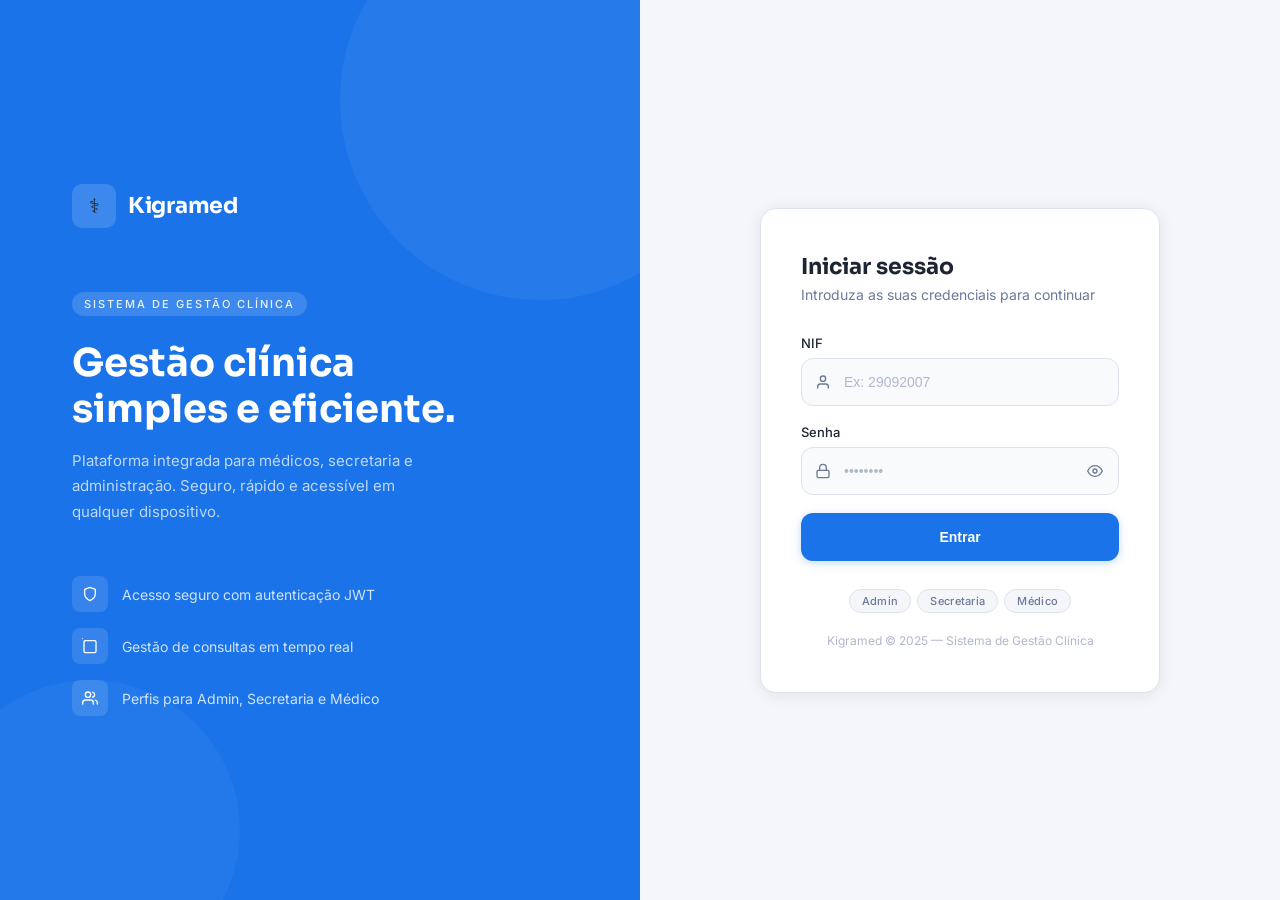
==== src/Frontend/Front-Interno/index.html @ 1102d8b0 "Frontend Interno" ====
<!DOCTYPE html>
<html lang="pt">
<head>
  <meta charset="UTF-8"/>
  <meta name="viewport" content="width=device-width, initial-scale=1.0"/>
  <title>Kigramed — Login</title>
  <link href="https://fonts.googleapis.com/css2?family=Inter:wght@300;400;500;600&family=Sora:wght@600;700&display=swap" rel="stylesheet"/>
  <style>
    *, *::before, *::after { box-sizing: border-box; margin: 0; padding: 0; }
    :root { --primary:#1a73e8;--primary-h:#1558b0;--bg:#f4f6f9;--white:#ffffff;--border:#dde3ed;--text:#1e2532;--muted:#6b7a99;--danger:#d93025;--success:#1e8e3e;--radius:12px;--shadow:0 2px 16px rgba(0,0,0,0.08); }
    html, body { height: 100%; font-family: 'Inter', sans-serif; background: var(--bg); color: var(--text); }
    .page { min-height: 100vh; display: grid; grid-template-columns: 1fr 1fr; }
    .left { background: var(--primary); display:flex; flex-direction:column; justify-content:center; align-items:flex-start; padding:64px 72px; position:relative; overflow:hidden; }
    .left::before, .left::after { content:''; position:absolute; border-radius:50%; background:rgba(255,255,255,0.05); }
    .left::before { top:-100px; right:-100px; width:400px; height:400px; }
    .left::after { bottom:-80px; left:-60px; width:300px; height:300px; background:rgba(255,255,255,0.04); }
    .logo { display:flex; align-items:center; gap:12px; margin-bottom:64px; position:relative; z-index:1; }
    .logo-icon { width:44px;height:44px;background:rgba(255,255,255,0.15);border-radius:10px;display:flex;align-items:center;justify-content:center;font-size:20px; }
    .logo-name { font-family:'Sora',sans-serif;font-size:22px;font-weight:700;color:#fff;letter-spacing:-0.3px; }
    .hero { position:relative; z-index:1; }
    .hero-tag { display:inline-block;background:rgba(255,255,255,0.15);color:rgba(255,255,255,0.9);font-size:11px;font-weight:500;letter-spacing:2px;text-transform:uppercase;padding:5px 12px;border-radius:20px;margin-bottom:24px; }
    .hero-title { font-family:'Sora',sans-serif;font-size:clamp(26px,3vw,40px);font-weight:700;color:#fff;line-height:1.2;margin-bottom:16px; }
    .hero-desc { font-size:15px;color:rgba(255,255,255,0.72);line-height:1.7;max-width:380px;margin-bottom:52px; }
    .features { display:flex; flex-direction:column; gap:16px; }
    .feature { display:flex; align-items:center; gap:14px; }
    .feature-dot { width:36px; height:36px; flex-shrink:0; background:rgba(255,255,255,0.12); border-radius:8px; display:flex; align-items:center; justify-content:center; }
    .feature-dot svg { width:16px; height:16px; stroke:#fff; fill:none; stroke-width:2; stroke-linecap:round; stroke-linejoin:round; }
    .feature-text { font-size:14px; color:rgba(255,255,255,0.8); }
    .right { display:flex; align-items:center; justify-content:center; padding:48px 40px; background:var(--bg); }
    .card { width:100%; max-width:400px; background:var(--white); border:1px solid var(--border); border-radius:16px; padding:44px 40px; box-shadow:var(--shadow); }
    .card-header { margin-bottom:32px; }
    .card-title { font-family:'Sora',sans-serif;font-size:22px;font-weight:700;color:var(--text); margin-bottom:6px; }
    .card-sub { font-size:14px; color:var(--muted); }
    .field { margin-bottom:18px; }
    .field label { display:block; font-size:13px; font-weight:500; color:var(--text); margin-bottom:7px; }
    .input-wrap { position:relative; }
    .input-wrap svg.field-icon { position:absolute; left:14px; top:50%; transform:translateY(-50%); width:16px; height:16px; stroke:var(--muted); fill:none; stroke-width:2; stroke-linecap:round; stroke-linejoin:round; pointer-events:none; transition:stroke .2s; }
    .input-wrap input { width:100%; height:48px; border:1.5px solid var(--border); border-radius:var(--radius); background:#f9fafb; padding:0 14px 0 42px; font-size:14px; color:var(--text); outline:none; transition:border-color .2s, background .2s, box-shadow .2s; }
    .input-wrap input::placeholder { color:#b0b8cc; }
    .input-wrap input:focus { border-color:var(--primary); background:#fff; box-shadow:0 0 0 3px rgba(26,115,232,0.1); }
    .input-wrap:focus-within svg.field-icon { stroke:var(--primary); }
    .eye-btn { position:absolute; right:12px; top:50%; transform:translateY(-50%); background:none; border:none; cursor:pointer; padding:4px; color:var(--muted); transition:color .2s; line-height:0; }
    .eye-btn:hover { color:var(--text); }
    .eye-btn svg { width:16px; height:16px; stroke:currentColor; fill:none; stroke-width:2; stroke-linecap:round; stroke-linejoin:round; }
    .error-msg { font-size:12px; color:var(--danger); margin-top:5px; display:none; align-items:center; gap:4px; }
    .field.has-error .input-wrap input { border-color:var(--danger); background:#fff5f5; }
    .field.has-error .error-msg { display:flex; }
    .btn-login { width:100%; height:48px; margin-top:8px; background:var(--primary); border:none; border-radius:var(--radius); font-size:14px; font-weight:600; color:#fff; cursor:pointer; transition:background .2s, box-shadow .2s, transform .1s; display:flex; align-items:center; justify-content:center; gap:8px; box-shadow:0 2px 8px rgba(26,115,232,0.25); }
    .btn-login:hover { background:var(--primary-h); box-shadow:0 4px 14px rgba(26,115,232,0.35); }
    .btn-login:active { transform:scale(0.99); }
    .btn-login:disabled { opacity:.65; cursor:not-allowed; transform:none; }
    .spinner { width:16px; height:16px; border:2px solid rgba(255,255,255,0.35); border-top-color:#fff; border-radius:50%; animation:spin .65s linear infinite; display:none; }
    @keyframes spin { to { transform:rotate(360deg); } }
    .btn-login.loading .spinner { display:block; }
    .btn-login.loading .btn-text { display:none; }
    .roles-row { display:flex; gap:6px; justify-content:center; margin-top:28px; flex-wrap:wrap; }
    .role-pill { font-size:11px; font-weight:500; letter-spacing:.3px; padding:4px 12px; border-radius:20px; border:1px solid var(--border); color:var(--muted); background:#f4f6f9; }
    .footer-note { text-align:center; margin-top:20px; font-size:12px; color:#b0b8cc; }
    .toast { position:fixed; bottom:24px; right:24px; z-index:999; padding:12px 18px; border-radius:10px; font-size:13px; font-weight:500; border:1px solid; transform:translateY(80px); opacity:0; transition:transform .3s ease, opacity .3s ease; display:flex; align-items:center; gap:10px; min-width:240px; max-width:320px; box-shadow:0 4px 16px rgba(0,0,0,0.1); }
    .toast.show { transform:translateY(0); opacity:1; }
    .toast.success { background:#f0fdf4; border-color:#bbf7d0; color:var(--success); }
    .toast.error { background:#fef2f2; border-color:#fecaca; color:var(--danger); }
    .toast svg { width:16px; height:16px; stroke:currentColor; fill:none; stroke-width:2.5; stroke-linecap:round; stroke-linejoin:round; flex-shrink:0; }
    @media (max-width:768px) { .page { grid-template-columns:1fr; } .left { padding:36px 24px 40px; align-items:center; text-align:center; } .logo { margin-bottom:28px; } .hero-desc { max-width:100%; } .features { display:none; } .hero-title { font-size:24px; } .hero-desc { margin-bottom:0; } .right { padding:28px 16px 48px; } .card { padding:32px 24px; } }
    @media (max-width:400px) { .card { padding:28px 16px; } }
  </style>
</head>
<body>
<div class="page">
  <div class="left">
    <div class="logo"><div class="logo-icon">⚕</div><div class="logo-name">Kigramed</div></div>
    <div class="hero">
      <span class="hero-tag">Sistema de Gestão Clínica</span>
      <h1 class="hero-title">Gestão clínica<br/>simples e eficiente.</h1>
      <p class="hero-desc">Plataforma integrada para médicos, secretaria e administração. Seguro, rápido e acessível em qualquer dispositivo.</p>
      <div class="features">
        <div class="feature"><div class="feature-dot"><svg viewBox="0 0 24 24"><path d="M12 22s8-4 8-10V5l-8-3-8 3v7c0 6 8 10 8 10z"/></svg></div><span class="feature-text">Acesso seguro com autenticação JWT</span></div>
        <div class="feature"><div class="feature-dot"><svg viewBox="0 0 24 24"><rect x="3" y="4" width="18" height="18" rx="2"/><line x="16" y="2" x="16" y="6"/><line x="8" y="2" x="8" y="6"/><line x="3" y="10" x="21" y="10"/></svg></div><span class="feature-text">Gestão de consultas em tempo real</span></div>
        <div class="feature"><div class="feature-dot"><svg viewBox="0 0 24 24"><path d="M17 21v-2a4 4 0 0 0-4-4H5a4 4 0 0 0-4 4v2"/><circle cx="9" cy="7" r="4"/><path d="M23 21v-2a4 4 0 0 0-3-3.87"/><path d="M16 3.13a4 4 0 0 1 0 7.75"/></svg></div><span class="feature-text">Perfis para Admin, Secretaria e Médico</span></div>
      </div>
    </div>
  </div>
  <div class="right">
    <div class="card">
      <div class="card-header"><h2 class="card-title">Iniciar sessão</h2><p class="card-sub">Introduza as suas credenciais para continuar</p></div>
      <form id="loginForm" novalidate>
        <div class="field" id="fieldNif"><label for="nif">NIF</label><div class="input-wrap"><svg class="field-icon" viewBox="0 0 24 24"><path d="M20 21v-2a4 4 0 0 0-4-4H8a4 4 0 0 0-4 4v2"/><circle cx="12" cy="7" r="4"/></svg><input type="text" id="nif" placeholder="Ex: 29092007" autocomplete="username"/></div><span class="error-msg"><svg viewBox="0 0 24 24" width="12" height="12"><circle cx="12" cy="12" r="10"/><line x1="12" y1="8" x2="12" y2="12"/><line x1="12" y1="16" x2="12.01" y2="16"/></svg>NIF é obrigatório.</span></div>
        <div class="field" id="fieldSenha"><label for="senha">Senha</label><div class="input-wrap"><svg class="field-icon" viewBox="0 0 24 24"><rect x="3" y="11" width="18" height="11" rx="2"/><path d="M7 11V7a5 5 0 0 1 10 0v4"/></svg><input type="password" id="senha" placeholder="••••••••" autocomplete="current-password"/><button type="button" class="eye-btn" id="eyeBtn" aria-label="Mostrar senha"><svg id="eyeIcon" viewBox="0 0 24 24"><path d="M1 12s4-8 11-8 11 8 11 8-4 8-11 8-11-8-11-8z"/><circle cx="12" cy="12" r="3"/></svg></button></div><span class="error-msg"><svg viewBox="0 0 24 24" width="12" height="12"><circle cx="12" cy="12" r="10"/><line x1="12" y1="8" x2="12" y2="12"/><line x1="12" y1="16" x2="12.01" y2="16"/></svg>Senha é obrigatória.</span></div>
        <button type="submit" class="btn-login" id="btnLogin"><div class="spinner"></div><span class="btn-text">Entrar</span></button>
      </form>
      <div class="roles-row"><span class="role-pill">Admin</span><span class="role-pill">Secretaria</span><span class="role-pill">Médico</span></div>
      <p class="footer-note">Kigramed ©️ 2025 — Sistema de Gestão Clínica</p>
    </div>
  </div>
</div>
<div class="toast" id="toast"></div>
<script>
  const API = 'http://localhost:5290/api';
  const eyeBtn = document.getElementById('eyeBtn');
  const senhaIn = document.getElementById('senha');
  const eyeIcon = document.getElementById('eyeIcon');
  const btnLogin = document.getElementById('btnLogin');
  const fieldNif = document.getElementById('fieldNif');
  const fieldSenha = document.getElementById('fieldSenha');
  const toast = document.getElementById('toast');

  eyeBtn.addEventListener('click', () => {
    const show = senhaIn.type === 'password';
    senhaIn.type = show ? 'text' : 'password';
    eyeIcon.innerHTML = show
      ? '<path d="M17.94 17.94A10.07 10.07 0 0112 20c-7 0-11-8-11-8a18.45 18.45 0 015.06-5.94"/><path d="M9.9 4.24A9.12 9.12 0 0112 4c7 0 11 8 11 8a18.5 18.5 0 01-2.16 3.19"/><line x1="1" y1="1" x2="23" y2="23"/>'
      : '<path d="M1 12s4-8 11-8 11 8 11 8-4 8-11 8-11-8-11-8z"/><circle cx="12" cy="12" r="3"/>';
  });

  function showToast(message, type = 'error') {
    toast.className = `toast ${type}`;
    toast.innerHTML = (type === 'success'
      ? '<svg viewBox="0 0 24 24"><polyline points="20 6 9 17 4 12"/></svg>'
      : '<svg viewBox="0 0 24 24"><circle cx="12" cy="12" r="10"/><line x1="12" y1="8" x2="12" y2="12"/><line x1="12" y1="16" x2="12.01" y2="16"/></svg>') + message;
    toast.classList.add('show');
    setTimeout(() => toast.classList.remove('show'), 3200);
  }

  document.getElementById('loginForm').addEventListener('submit', async (event) => {
    event.preventDefault();
    fieldNif.classList.remove('has-error');
    fieldSenha.classList.remove('has-error');
    const nif = document.getElementById('nif').value.trim();
    const senha = senhaIn.value.trim();
    let valid = true;
    if (!nif) { fieldNif.classList.add('has-error'); valid = false; }
    if (!senha) { fieldSenha.classList.add('has-error'); valid = false; }
    if (!valid) return;
    btnLogin.disabled = true;
    btnLogin.classList.add('loading');
    try {
      const response = await fetch(`${API}/Auth/login`, {
        method: 'POST', headers: { 'Content-Type': 'application/json' },
        body: JSON.stringify({ nif, senha })
      });
      const result = await response.json();
      if (!response.ok) {
        showToast(result?.mensagem || 'NIF ou senha inválidos.', 'error');
        return;
      }
      localStorage.setItem('token', result.dados.token);
      localStorage.setItem('role', result.dados.role);
      localStorage.setItem('nome', result.dados.nome);
      localStorage.setItem('nif', result.dados.nif);
      showToast(`Bem-vindo, ${result.dados.nome}!`, 'success');
      const map = { Admin: 'admin/admin.html', Secretaria: 'secretaria/secretaria.html', Medico: 'medico/medico.html' };
      setTimeout(() => window.location.href = map[result.dados.role] || 'index.html', 800);
    } catch (error) {
      showToast('Não foi possível ligar ao servidor.', 'error');
    } finally {
      btnLogin.disabled = false;
      btnLogin.classList.remove('loading');
    }
  });
</script>
</body>
</html>
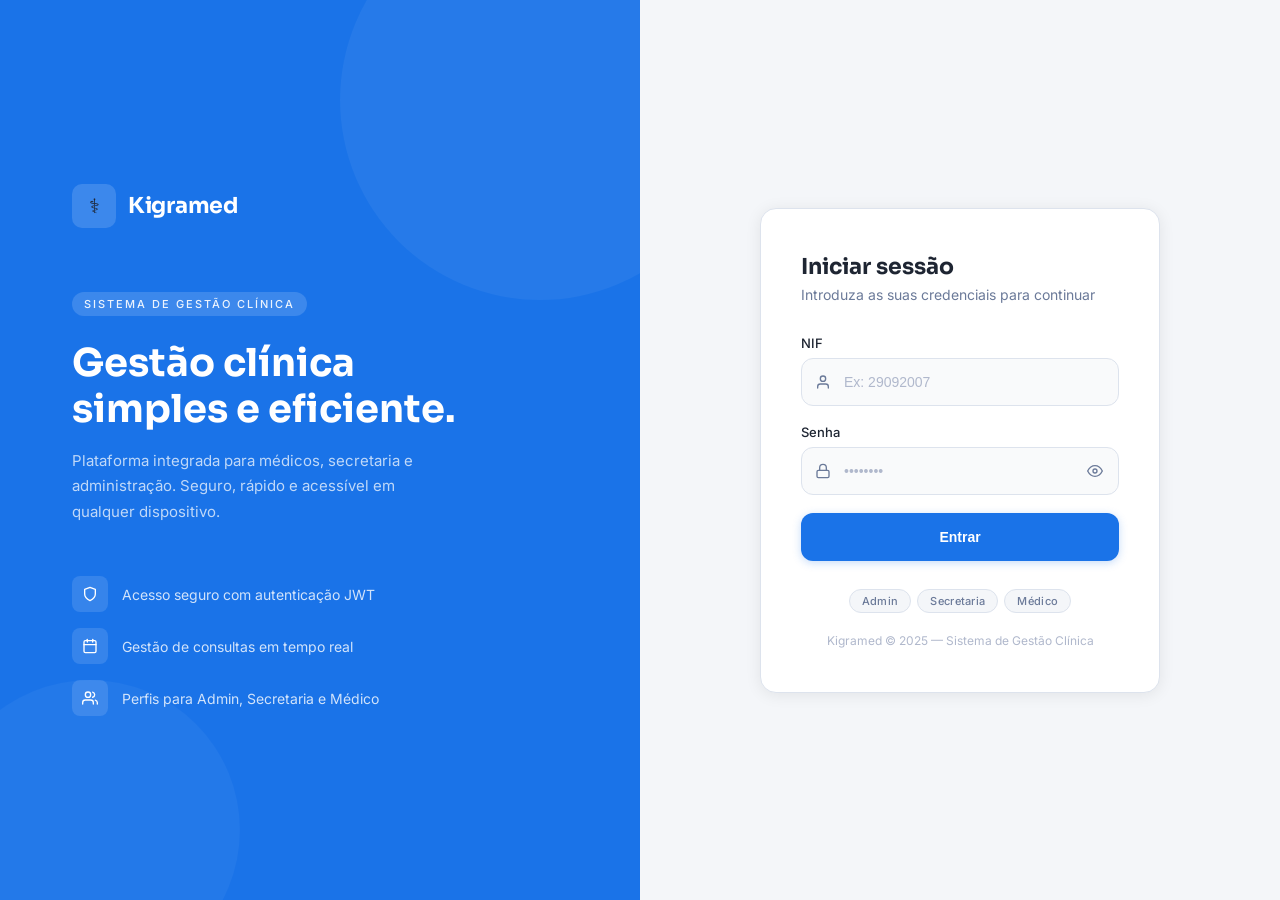
==== commit 14b7e713: "ajustes em medico.js" ====
--- a/src/Frontend/Front-Interno/index.html
+++ b/src/Frontend/Front-Interno/index.html
@@ -56,13 +56,23 @@
     .roles-row { display:flex; gap:6px; justify-content:center; margin-top:28px; flex-wrap:wrap; }
     .role-pill { font-size:11px; font-weight:500; letter-spacing:.3px; padding:4px 12px; border-radius:20px; border:1px solid var(--border); color:var(--muted); background:#f4f6f9; }
     .footer-note { text-align:center; margin-top:20px; font-size:12px; color:#b0b8cc; }
-    .toast { position:fixed; bottom:24px; right:24px; z-index:999; padding:12px 18px; border-radius:10px; font-size:13px; font-weight:500; border:1px solid; transform:translateY(80px); opacity:0; transition:transform .3s ease, opacity .3s ease; display:flex; align-items:center; gap:10px; min-width:240px; max-width:320px; box-shadow:0 4px 16px rgba(0,0,0,0.1); }
+    .toast { position: fixed; bottom: 24px; right: 24px; left: 24px; max-width: 320px; margin-left: auto; z-index: 999; padding: 12px 18px; border-radius: 10px; font-size: 13px; font-weight: 500; border: 1px solid; transform: translateY(80px); opacity: 0; transition: transform .3s ease, opacity .3s ease; display: flex; align-items: center; gap: 10px; box-shadow: 0 4px 16px rgba(0,0,0,0.1); }
     .toast.show { transform:translateY(0); opacity:1; }
     .toast.success { background:#f0fdf4; border-color:#bbf7d0; color:var(--success); }
     .toast.error { background:#fef2f2; border-color:#fecaca; color:var(--danger); }
     .toast svg { width:16px; height:16px; stroke:currentColor; fill:none; stroke-width:2.5; stroke-linecap:round; stroke-linejoin:round; flex-shrink:0; }
-    @media (max-width:768px) { .page { grid-template-columns:1fr; } .left { padding:36px 24px 40px; align-items:center; text-align:center; } .logo { margin-bottom:28px; } .hero-desc { max-width:100%; } .features { display:none; } .hero-title { font-size:24px; } .hero-desc { margin-bottom:0; } .right { padding:28px 16px 48px; } .card { padding:32px 24px; } }
-    @media (max-width:400px) { .card { padding:28px 16px; } }
+    @media (max-width:768px) {
+      .page { grid-template-columns:1fr; }
+      .left { padding:24px 24px 20px; align-items:center; text-align:center; }
+      .logo { margin-bottom:0; }
+      .hero { display:none; }
+      .features { display:none; }
+      .right { padding:20px 16px 36px; }
+      .card { padding:28px 20px; }
+    }
+    @media (max-width:400px) {
+      .card { padding:24px 14px; }
+    }
   </style>
 </head>
 <body>
@@ -75,7 +85,7 @@
       <p class="hero-desc">Plataforma integrada para médicos, secretaria e administração. Seguro, rápido e acessível em qualquer dispositivo.</p>
       <div class="features">
         <div class="feature"><div class="feature-dot"><svg viewBox="0 0 24 24"><path d="M12 22s8-4 8-10V5l-8-3-8 3v7c0 6 8 10 8 10z"/></svg></div><span class="feature-text">Acesso seguro com autenticação JWT</span></div>
-        <div class="feature"><div class="feature-dot"><svg viewBox="0 0 24 24"><rect x="3" y="4" width="18" height="18" rx="2"/><line x="16" y="2" x="16" y="6"/><line x="8" y="2" x="8" y="6"/><line x="3" y="10" x="21" y="10"/></svg></div><span class="feature-text">Gestão de consultas em tempo real</span></div>
+        <div class="feature"><div class="feature-dot"><svg viewBox="0 0 24 24"><rect x="3" y="4" width="18" height="18" rx="2"/><line x1="16" y1="2" x2="16" y2="6"/><line x1="8" y1="2" x2="8" y2="6"/><line x1="3" y1="10" x2="21" y2="10"/></svg></div><span class="feature-text">Gestão de consultas em tempo real</span></div>
         <div class="feature"><div class="feature-dot"><svg viewBox="0 0 24 24"><path d="M17 21v-2a4 4 0 0 0-4-4H5a4 4 0 0 0-4 4v2"/><circle cx="9" cy="7" r="4"/><path d="M23 21v-2a4 4 0 0 0-3-3.87"/><path d="M16 3.13a4 4 0 0 1 0 7.75"/></svg></div><span class="feature-text">Perfis para Admin, Secretaria e Médico</span></div>
       </div>
     </div>
